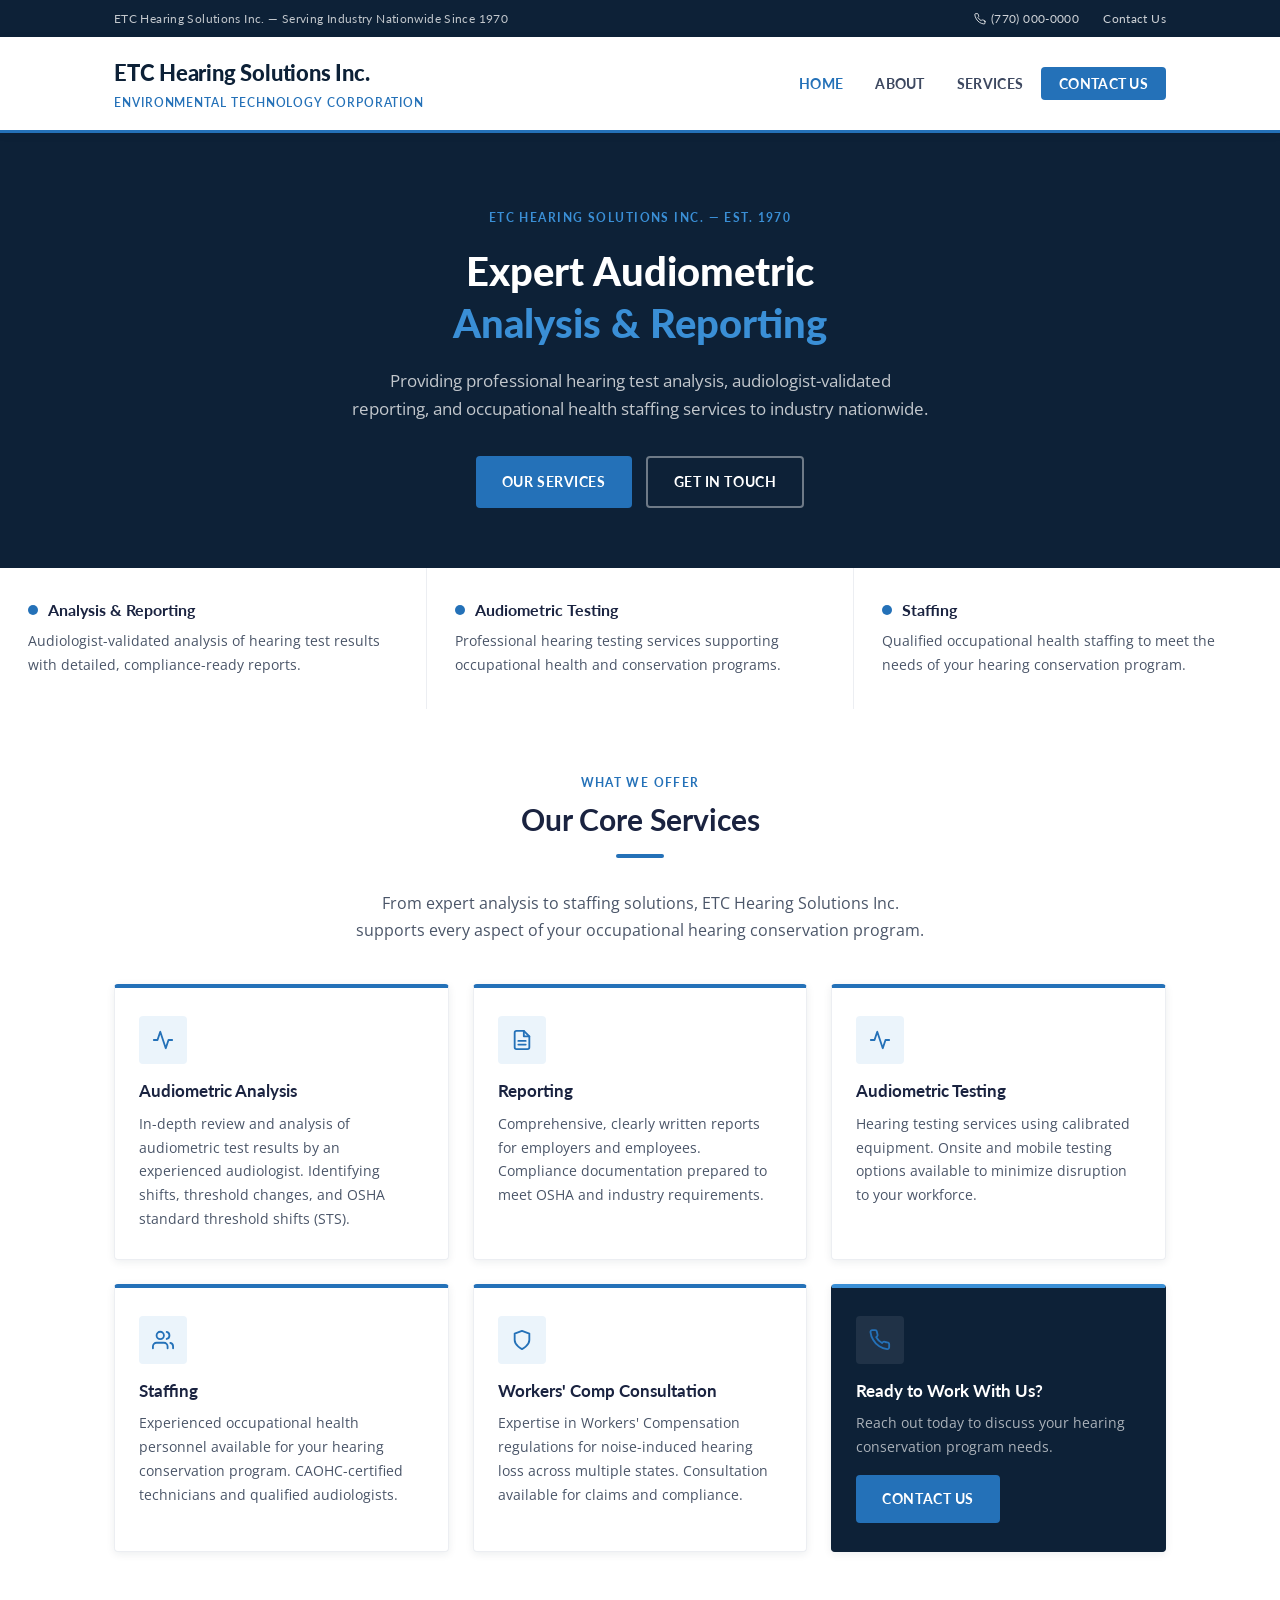
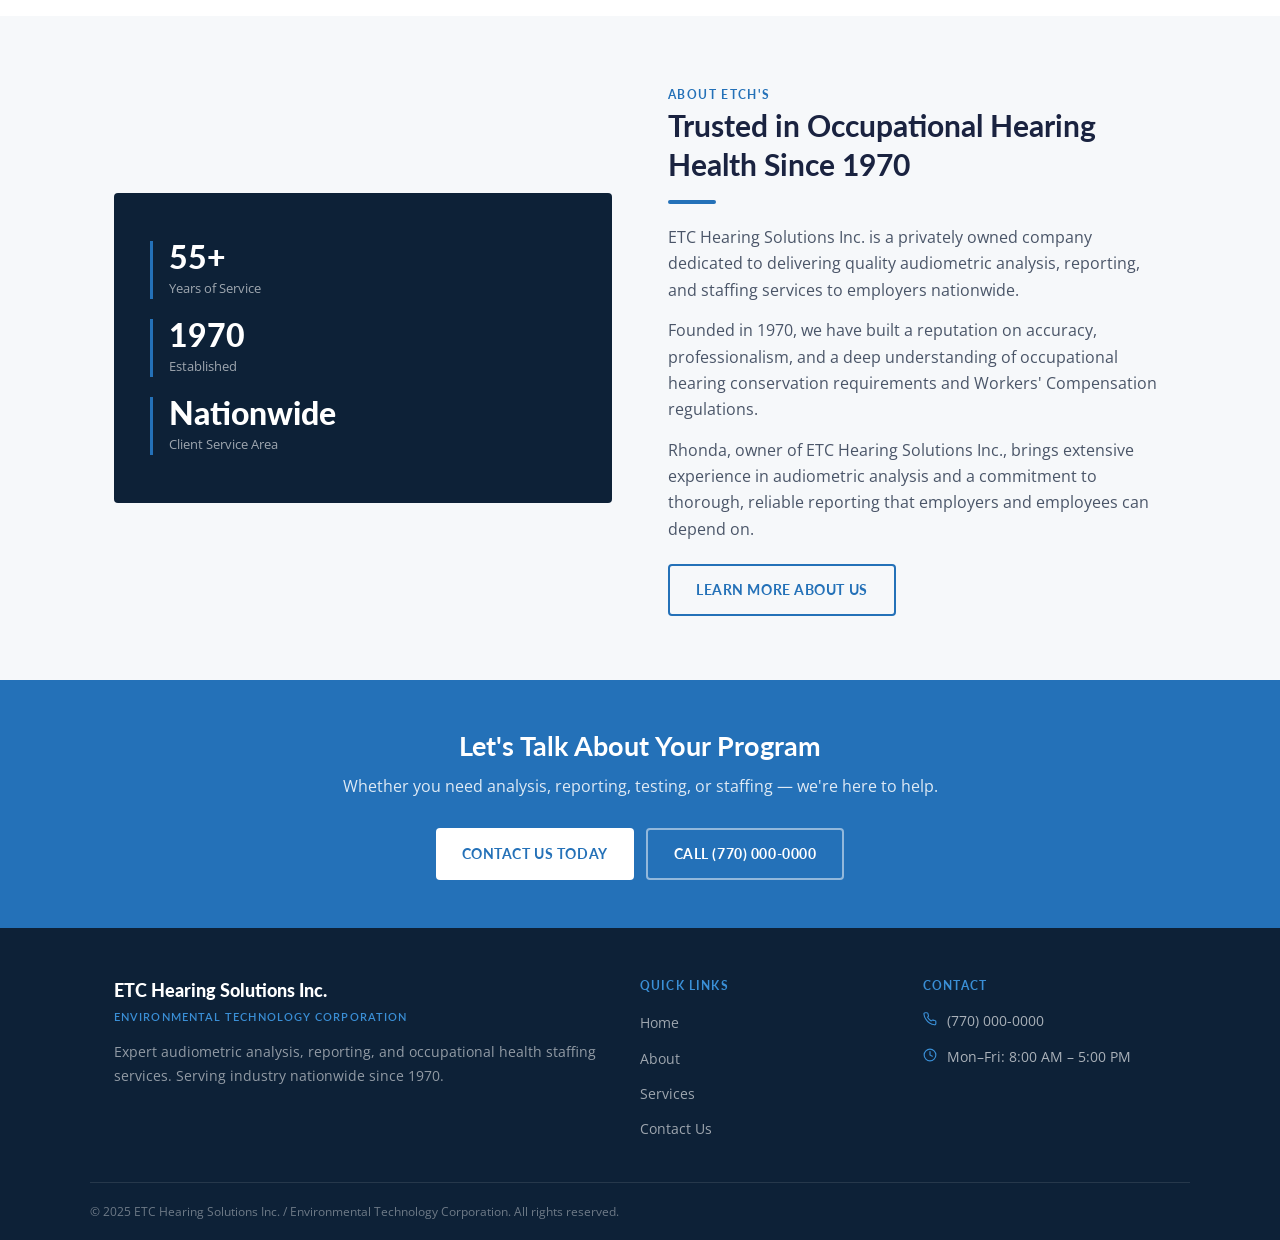
==== index.html @ 77f60b80 "Initial build — ETCH's (ETC Hearing Solutions Inc.) website" ====
<!DOCTYPE html>
<html lang="en">
<head>
  <meta charset="UTF-8" />
  <meta name="viewport" content="width=device-width, initial-scale=1.0" />
  <title>ETC Hearing Solutions Inc. | Audiometric Analysis & Reporting</title>
  <meta name="description" content="ETC Hearing Solutions Inc. (ETCH's) — expert audiometric analysis, reporting, and occupational health staffing services nationwide since 1970." />
  <link rel="stylesheet" href="css/styles.css" />
  <link rel="icon" href="data:image/svg+xml,<svg xmlns='http://www.w3.org/2000/svg' viewBox='0 0 100 100'><rect width='100' height='100' rx='12' fill='%230D2137'/><text y='.9em' x='.05em' font-size='72' fill='%232471B8'>⚕</text></svg>" />
</head>
<body>

  <!-- TOP BAR -->
  <div class="top-bar">
    <div class="container top-bar-inner">
      <span>ETC Hearing Solutions Inc. — Serving Industry Nationwide Since 1970</span>
      <div class="top-bar-right">
        <a href="tel:7700000000">
          <svg xmlns="http://www.w3.org/2000/svg" width="12" height="12" viewBox="0 0 24 24" fill="none" stroke="currentColor" stroke-width="2" stroke-linecap="round" stroke-linejoin="round"><path d="M22 16.92v3a2 2 0 0 1-2.18 2 19.79 19.79 0 0 1-8.63-3.07A19.5 19.5 0 0 1 4.69 12a19.79 19.79 0 0 1-3.07-8.67A2 2 0 0 1 3.6 1.27h3a2 2 0 0 1 2 1.72c.127.96.361 1.903.7 2.81a2 2 0 0 1-.45 2.11L7.91 8.95a16 16 0 0 0 6.29 6.29l.95-.85a2 2 0 0 1 2.11-.45c.907.339 1.85.573 2.81.7A2 2 0 0 1 22 16.92z"/></svg>
          (770) 000-0000
        </a>
        <a href="contact.html">Contact Us</a>
      </div>
    </div>
  </div>

  <!-- HEADER -->
  <header class="site-header">
    <div class="header-inner container">
      <a href="index.html" class="site-logo">
        <span class="logo-name">ETC Hearing Solutions Inc.</span>
        <span class="logo-abbr">Environmental Technology Corporation</span>
      </a>
      <button class="nav-toggle" aria-label="Toggle navigation" aria-expanded="false">
        <span></span><span></span><span></span>
      </button>
      <nav>
        <ul class="nav-list">
          <li><a href="index.html" class="active">Home</a></li>
          <li><a href="about.html">About</a></li>
          <li><a href="services.html">Services</a></li>
          <li><a href="contact.html" class="nav-cta">Contact Us</a></li>
        </ul>
      </nav>
    </div>
  </header>

  <!-- HERO -->
  <section class="hero">
    <div class="container">
      <span class="hero-eyebrow">ETC Hearing Solutions Inc. — Est. 1970</span>
      <h1>Expert Audiometric<br><span>Analysis & Reporting</span></h1>
      <p>Providing professional hearing test analysis, audiologist-validated reporting, and occupational health staffing services to industry nationwide.</p>
      <div class="hero-actions">
        <a href="services.html" class="btn btn-primary">Our Services</a>
        <a href="contact.html" class="btn btn-outline">Get in Touch</a>
      </div>
    </div>
  </section>

  <!-- ROLE STRIP -->
  <div class="role-strip">
    <div class="role-item">
      <h3><span class="role-dot"></span>Analysis &amp; Reporting</h3>
      <p>Audiologist-validated analysis of hearing test results with detailed, compliance-ready reports.</p>
    </div>
    <div class="role-item">
      <h3><span class="role-dot"></span>Audiometric Testing</h3>
      <p>Professional hearing testing services supporting occupational health and conservation programs.</p>
    </div>
    <div class="role-item">
      <h3><span class="role-dot"></span>Staffing</h3>
      <p>Qualified occupational health staffing to meet the needs of your hearing conservation program.</p>
    </div>
  </div>

  <!-- SERVICES SECTION -->
  <section class="section-pad">
    <div class="container">
      <div class="text-center">
        <span class="section-label">What We Offer</span>
        <h2 class="section-title">Our Core Services</h2>
        <div class="divider-bar"></div>
        <p class="section-subtitle">From expert analysis to staffing solutions, ETC Hearing Solutions Inc. supports every aspect of your occupational hearing conservation program.</p>
      </div>
      <div class="services-grid">

        <div class="service-card">
          <div class="service-icon">
            <svg xmlns="http://www.w3.org/2000/svg" viewBox="0 0 24 24" fill="none" stroke="currentColor" stroke-width="2" stroke-linecap="round" stroke-linejoin="round"><path d="M22 12h-4l-3 9L9 3l-3 9H2"/></svg>
          </div>
          <h3>Audiometric Analysis</h3>
          <p>In-depth review and analysis of audiometric test results by an experienced audiologist. Identifying shifts, threshold changes, and OSHA standard threshold shifts (STS).</p>
        </div>

        <div class="service-card">
          <div class="service-icon">
            <svg xmlns="http://www.w3.org/2000/svg" viewBox="0 0 24 24" fill="none" stroke="currentColor" stroke-width="2" stroke-linecap="round" stroke-linejoin="round"><path d="M14 2H6a2 2 0 0 0-2 2v16a2 2 0 0 0 2 2h12a2 2 0 0 0 2-2V8z"/><polyline points="14 2 14 8 20 8"/><line x1="16" y1="13" x2="8" y2="13"/><line x1="16" y1="17" x2="8" y2="17"/></svg>
          </div>
          <h3>Reporting</h3>
          <p>Comprehensive, clearly written reports for employers and employees. Compliance documentation prepared to meet OSHA and industry requirements.</p>
        </div>

        <div class="service-card">
          <div class="service-icon">
            <svg xmlns="http://www.w3.org/2000/svg" viewBox="0 0 24 24" fill="none" stroke="currentColor" stroke-width="2" stroke-linecap="round" stroke-linejoin="round"><path d="M22 12h-4l-3 9L9 3l-3 9H2"/></svg>
          </div>
          <h3>Audiometric Testing</h3>
          <p>Hearing testing services using calibrated equipment. Onsite and mobile testing options available to minimize disruption to your workforce.</p>
        </div>

        <div class="service-card">
          <div class="service-icon">
            <svg xmlns="http://www.w3.org/2000/svg" viewBox="0 0 24 24" fill="none" stroke="currentColor" stroke-width="2" stroke-linecap="round" stroke-linejoin="round"><path d="M17 21v-2a4 4 0 0 0-4-4H5a4 4 0 0 0-4 4v2"/><circle cx="9" cy="7" r="4"/><path d="M23 21v-2a4 4 0 0 0-3-3.87"/><path d="M16 3.13a4 4 0 0 1 0 7.75"/></svg>
          </div>
          <h3>Staffing</h3>
          <p>Experienced occupational health personnel available for your hearing conservation program. CAOHC-certified technicians and qualified audiologists.</p>
        </div>

        <div class="service-card">
          <div class="service-icon">
            <svg xmlns="http://www.w3.org/2000/svg" viewBox="0 0 24 24" fill="none" stroke="currentColor" stroke-width="2" stroke-linecap="round" stroke-linejoin="round"><path d="M12 22s8-4 8-10V5l-8-3-8 3v7c0 6 8 10 8 10z"/></svg>
          </div>
          <h3>Workers' Comp Consultation</h3>
          <p>Expertise in Workers' Compensation regulations for noise-induced hearing loss across multiple states. Consultation available for claims and compliance.</p>
        </div>

        <div class="service-card" style="background: var(--navy); border-color: var(--navy); border-top-color: var(--blue-light);">
          <div class="service-icon" style="background: rgba(255,255,255,0.08);">
            <svg xmlns="http://www.w3.org/2000/svg" viewBox="0 0 24 24" fill="none" stroke="var(--blue-light)" stroke-width="2" stroke-linecap="round" stroke-linejoin="round"><path d="M22 16.92v3a2 2 0 0 1-2.18 2 19.79 19.79 0 0 1-8.63-3.07A19.5 19.5 0 0 1 4.69 12a19.79 19.79 0 0 1-3.07-8.67A2 2 0 0 1 3.6 1.27h3a2 2 0 0 1 2 1.72c.127.96.361 1.903.7 2.81a2 2 0 0 1-.45 2.11L7.91 8.95a16 16 0 0 0 6.29 6.29l.95-.85a2 2 0 0 1 2.11-.45c.907.339 1.85.573 2.81.7A2 2 0 0 1 22 16.92z"/></svg>
          </div>
          <h3 style="color:#fff;">Ready to Work With Us?</h3>
          <p style="color: rgba(255,255,255,0.65);">Reach out today to discuss your hearing conservation program needs.</p>
          <a href="contact.html" class="btn btn-primary" style="margin-top: 16px;">Contact Us</a>
        </div>

      </div>
    </div>
  </section>

  <!-- ABOUT STRIP -->
  <section class="section-pad bg-off">
    <div class="container">
      <div class="about-strip">
        <div class="about-visual-box">
          <div class="about-stat">
            <div class="num">55+</div>
            <div class="lbl">Years of Service</div>
          </div>
          <div class="about-stat">
            <div class="num">1970</div>
            <div class="lbl">Established</div>
          </div>
          <div class="about-stat">
            <div class="num">Nationwide</div>
            <div class="lbl">Client Service Area</div>
          </div>
        </div>
        <div>
          <span class="label">About ETCH's</span>
          <h2 class="section-title">Trusted in Occupational Hearing Health Since 1970</h2>
          <div class="divider-bar left" style="margin-bottom: 20px;"></div>
          <p>ETC Hearing Solutions Inc. is a privately owned company dedicated to delivering quality audiometric analysis, reporting, and staffing services to employers nationwide.</p>
          <p>Founded in 1970, we have built a reputation on accuracy, professionalism, and a deep understanding of occupational hearing conservation requirements and Workers' Compensation regulations.</p>
          <p>Rhonda, owner of ETC Hearing Solutions Inc., brings extensive experience in audiometric analysis and a commitment to thorough, reliable reporting that employers and employees can depend on.</p>
          <a href="about.html" class="btn btn-border" style="margin-top: 8px;">Learn More About Us</a>
        </div>
      </div>
    </div>
  </section>

  <!-- CTA BAND -->
  <section class="cta-band">
    <div class="container">
      <h2>Let's Talk About Your Program</h2>
      <p>Whether you need analysis, reporting, testing, or staffing — we're here to help.</p>
      <div class="cta-actions">
        <a href="contact.html" class="btn btn-white">Contact Us Today</a>
        <a href="tel:7700000000" class="btn btn-white-border">Call (770) 000-0000</a>
      </div>
    </div>
  </section>

  <!-- FOOTER -->
  <footer class="site-footer">
    <div class="footer-top">
      <div class="container">
        <div class="footer-grid">
          <div>
            <div class="footer-logo-name">ETC Hearing Solutions Inc.</div>
            <div class="footer-logo-abbr">Environmental Technology Corporation</div>
            <p class="footer-desc">Expert audiometric analysis, reporting, and occupational health staffing services. Serving industry nationwide since 1970.</p>
          </div>
          <div>
            <div class="footer-heading">Quick Links</div>
            <ul class="footer-links">
              <li><a href="index.html">Home</a></li>
              <li><a href="about.html">About</a></li>
              <li><a href="services.html">Services</a></li>
              <li><a href="contact.html">Contact Us</a></li>
            </ul>
          </div>
          <div>
            <div class="footer-heading">Contact</div>
            <div class="footer-contact-row">
              <svg xmlns="http://www.w3.org/2000/svg" viewBox="0 0 24 24" fill="none" stroke="currentColor" stroke-width="2" stroke-linecap="round" stroke-linejoin="round"><path d="M22 16.92v3a2 2 0 0 1-2.18 2 19.79 19.79 0 0 1-8.63-3.07A19.5 19.5 0 0 1 4.69 12a19.79 19.79 0 0 1-3.07-8.67A2 2 0 0 1 3.6 1.27h3a2 2 0 0 1 2 1.72c.127.96.361 1.903.7 2.81a2 2 0 0 1-.45 2.11L7.91 8.95a16 16 0 0 0 6.29 6.29l.95-.85a2 2 0 0 1 2.11-.45c.907.339 1.85.573 2.81.7A2 2 0 0 1 22 16.92z"/></svg>
              <a href="tel:7700000000">(770) 000-0000</a>
            </div>
            <div class="footer-contact-row">
              <svg xmlns="http://www.w3.org/2000/svg" viewBox="0 0 24 24" fill="none" stroke="currentColor" stroke-width="2" stroke-linecap="round" stroke-linejoin="round"><circle cx="12" cy="12" r="10"/><polyline points="12 6 12 12 16 14"/></svg>
              <span>Mon–Fri: 8:00 AM – 5:00 PM</span>
            </div>
          </div>
        </div>
      </div>
    </div>
    <div class="container footer-bottom">
      <span class="footer-copy">&copy; 2025 ETC Hearing Solutions Inc. / Environmental Technology Corporation. All rights reserved.</span>
    </div>
  </footer>

  <script src="js/main.js"></script>
</body>
</html>
---- css/styles.css ----
/* ============================================================
   ETC Hearing Solutions Inc. (ETCH's) — Stylesheet
   Clean, professional — inspired by etctesting.com aesthetic
   ============================================================ */

@import url('https://fonts.googleapis.com/css2?family=Open+Sans:wght@300;400;600;700&family=Lato:wght@300;400;700;900&display=swap');

:root {
  --navy:        #0D2137;
  --navy-mid:    #163352;
  --navy-light:  #1E4878;
  --blue-accent: #2471B8;
  --blue-light:  #3A8FD6;
  --blue-pale:   #EBF4FB;
  --white:       #FFFFFF;
  --off-white:   #F6F8FA;
  --gray-100:    #ECEEF2;
  --gray-300:    #C9CDD8;
  --gray-500:    #7A8499;
  --gray-700:    #3D4860;
  --text-main:   #1A2340;
  --text-body:   #4A5568;
  --text-muted:  #6E7A92;

  --font-heading: 'Lato', sans-serif;
  --font-body:    'Open Sans', sans-serif;

  --shadow-sm: 0 2px 8px rgba(13, 33, 55, 0.08);
  --shadow-md: 0 4px 20px rgba(13, 33, 55, 0.12);
  --radius:    4px;
  --transition: all 0.25s ease;
  --max-width: 1100px;
}

*, *::before, *::after { box-sizing: border-box; margin: 0; padding: 0; }
html { scroll-behavior: smooth; font-size: 16px; }
body { font-family: var(--font-body); color: var(--text-body); background: var(--white); line-height: 1.7; -webkit-font-smoothing: antialiased; }
img { max-width: 100%; height: auto; display: block; }
a { color: inherit; text-decoration: none; }
ul { list-style: none; }

h1, h2, h3, h4 { font-family: var(--font-heading); color: var(--text-main); line-height: 1.3; font-weight: 700; }

.container { max-width: var(--max-width); margin: 0 auto; padding: 0 24px; }

/* ── TOP BAR ── */
.top-bar {
  background: var(--navy);
  padding: 8px 0;
  font-size: 0.78rem;
  color: rgba(255,255,255,0.75);
  font-family: var(--font-heading);
  letter-spacing: 0.03em;
}
.top-bar-inner { display: flex; justify-content: space-between; align-items: center; }
.top-bar-right { display: flex; gap: 24px; align-items: center; }
.top-bar-right a { color: rgba(255,255,255,0.8); display: flex; align-items: center; gap: 5px; transition: var(--transition); }
.top-bar-right a:hover { color: #fff; }

/* ── HEADER ── */
.site-header {
  background: var(--white);
  border-bottom: 3px solid var(--blue-accent);
  position: sticky;
  top: 0;
  z-index: 100;
  box-shadow: var(--shadow-sm);
}
.header-inner { display: flex; align-items: center; justify-content: space-between; padding: 18px 24px; }

.site-logo { display: flex; flex-direction: column; }
.logo-name { font-family: var(--font-heading); font-size: 1.35rem; font-weight: 900; color: var(--navy); letter-spacing: -0.01em; }
.logo-abbr { font-family: var(--font-heading); font-size: 0.72rem; font-weight: 600; color: var(--blue-accent); letter-spacing: 0.08em; text-transform: uppercase; margin-top: 1px; }

/* ── NAV ── */
.nav-list { display: flex; gap: 4px; align-items: center; }
.nav-list a {
  font-family: var(--font-heading);
  font-size: 0.9rem;
  font-weight: 700;
  color: var(--gray-700);
  padding: 8px 14px;
  border-radius: var(--radius);
  letter-spacing: 0.02em;
  text-transform: uppercase;
  transition: var(--transition);
}
.nav-list a:hover, .nav-list a.active { color: var(--blue-accent); }
.nav-list a.nav-cta {
  background: var(--blue-accent);
  color: #fff;
  padding: 8px 18px;
  border-radius: var(--radius);
}
.nav-list a.nav-cta:hover { background: var(--blue-light); color: #fff; }

.nav-toggle { display: none; background: none; border: none; cursor: pointer; flex-direction: column; gap: 5px; padding: 4px; }
.nav-toggle span { display: block; width: 24px; height: 2px; background: var(--navy); border-radius: 2px; transition: var(--transition); }

/* ── HERO ── */
.hero {
  background: var(--navy);
  padding: 70px 0 60px;
  text-align: center;
}
.hero-eyebrow {
  display: inline-block;
  font-family: var(--font-heading);
  font-size: 0.75rem;
  font-weight: 700;
  letter-spacing: 0.12em;
  text-transform: uppercase;
  color: var(--blue-light);
  margin-bottom: 16px;
}
.hero h1 { font-size: 2.5rem; color: #fff; font-weight: 900; max-width: 680px; margin: 0 auto 18px; }
.hero h1 span { color: var(--blue-light); }
.hero p { font-size: 1.05rem; color: rgba(255,255,255,0.75); max-width: 580px; margin: 0 auto 32px; }
.hero-actions { display: flex; gap: 14px; justify-content: center; flex-wrap: wrap; }

/* ── BUTTONS ── */
.btn {
  display: inline-flex;
  align-items: center;
  gap: 8px;
  font-family: var(--font-heading);
  font-size: 0.88rem;
  font-weight: 700;
  letter-spacing: 0.04em;
  text-transform: uppercase;
  padding: 12px 26px;
  border-radius: var(--radius);
  transition: var(--transition);
  cursor: pointer;
  border: none;
}
.btn-primary { background: var(--blue-accent); color: #fff; }
.btn-primary:hover { background: var(--blue-light); color: #fff; }
.btn-outline { background: transparent; color: #fff; border: 2px solid rgba(255,255,255,0.4); }
.btn-outline:hover { border-color: #fff; color: #fff; }
.btn-navy { background: var(--navy); color: #fff; }
.btn-navy:hover { background: var(--navy-mid); }
.btn-border { background: transparent; color: var(--blue-accent); border: 2px solid var(--blue-accent); }
.btn-border:hover { background: var(--blue-accent); color: #fff; }

/* ── DIVIDER BAR ── */
.divider-bar {
  background: var(--blue-accent);
  height: 4px;
  width: 48px;
  margin: 12px auto 0;
  border-radius: 2px;
}
.divider-bar.left { margin-left: 0; }

/* ── SECTIONS ── */
.section-pad { padding: 64px 0; }
.section-pad-sm { padding: 48px 0; }
.bg-off { background: var(--off-white); }
.bg-navy { background: var(--navy); }

.section-label {
  display: block;
  font-family: var(--font-heading);
  font-size: 0.72rem;
  font-weight: 700;
  letter-spacing: 0.12em;
  text-transform: uppercase;
  color: var(--blue-accent);
  margin-bottom: 8px;
}
.section-title { font-size: 1.9rem; color: var(--text-main); margin-bottom: 14px; }
.section-subtitle { color: var(--text-body); max-width: 580px; font-size: 1rem; }
.text-center { text-align: center; }
.text-center .section-subtitle { margin: 0 auto; }
.text-center .divider-bar { margin: 12px auto 32px; }

/* ── SERVICES GRID ── */
.services-grid { display: grid; grid-template-columns: repeat(auto-fit, minmax(260px, 1fr)); gap: 24px; margin-top: 40px; }
.service-card {
  background: var(--white);
  border: 1px solid var(--gray-100);
  border-top: 4px solid var(--blue-accent);
  border-radius: var(--radius);
  padding: 28px 24px;
  box-shadow: var(--shadow-sm);
  transition: var(--transition);
}
.service-card:hover { box-shadow: var(--shadow-md); transform: translateY(-2px); }
.service-icon {
  width: 48px;
  height: 48px;
  background: var(--blue-pale);
  border-radius: var(--radius);
  display: flex;
  align-items: center;
  justify-content: center;
  margin-bottom: 16px;
}
.service-icon svg { width: 22px; height: 22px; stroke: var(--blue-accent); }
.service-card h3 { font-size: 1.05rem; color: var(--text-main); margin-bottom: 10px; }
.service-card p { font-size: 0.9rem; color: var(--text-body); line-height: 1.65; }

/* ── ABOUT STRIP ── */
.about-strip { display: grid; grid-template-columns: 1fr 1fr; gap: 56px; align-items: center; }
.about-strip .label { font-family: var(--font-heading); font-size: 0.72rem; font-weight: 700; letter-spacing: 0.12em; text-transform: uppercase; color: var(--blue-accent); margin-bottom: 8px; }
.about-strip h2 { font-size: 1.85rem; margin-bottom: 16px; }
.about-strip p { color: var(--text-body); margin-bottom: 14px; font-size: 0.97rem; }
.about-visual-box {
  background: var(--navy);
  border-radius: var(--radius);
  padding: 48px 36px;
  display: flex;
  flex-direction: column;
  gap: 20px;
}
.about-stat { border-left: 3px solid var(--blue-accent); padding-left: 16px; }
.about-stat .num { font-family: var(--font-heading); font-size: 2rem; font-weight: 900; color: #fff; line-height: 1; }
.about-stat .lbl { font-size: 0.82rem; color: rgba(255,255,255,0.6); margin-top: 4px; }

/* ── ROLE STRIP ── */
.role-strip { display: grid; grid-template-columns: repeat(3,1fr); gap: 1px; background: var(--gray-100); }
.role-item { background: var(--white); padding: 32px 28px; }
.role-item h3 { font-size: 1rem; color: var(--text-main); margin-bottom: 8px; display: flex; gap: 10px; align-items: center; }
.role-item p { font-size: 0.88rem; color: var(--text-body); }
.role-dot { width: 10px; height: 10px; background: var(--blue-accent); border-radius: 50%; flex-shrink: 0; }

/* ── CTA BAND ── */
.cta-band {
  background: var(--blue-accent);
  padding: 48px 0;
  text-align: center;
}
.cta-band h2 { font-size: 1.7rem; color: #fff; margin-bottom: 10px; }
.cta-band p { color: rgba(255,255,255,0.85); margin-bottom: 28px; font-size: 0.97rem; }
.cta-actions { display: flex; gap: 12px; justify-content: center; flex-wrap: wrap; }
.btn-white { background: #fff; color: var(--blue-accent); }
.btn-white:hover { background: var(--off-white); }
.btn-white-border { background: transparent; color: #fff; border: 2px solid rgba(255,255,255,0.5); }
.btn-white-border:hover { border-color: #fff; }

/* ── FOOTER ── */
.site-footer { background: var(--navy); }
.footer-top { padding: 48px 0 32px; }
.footer-grid { display: grid; grid-template-columns: 2fr 1fr 1fr; gap: 40px; }
.footer-logo-name { font-family: var(--font-heading); font-size: 1.1rem; font-weight: 900; color: #fff; }
.footer-logo-abbr { font-family: var(--font-heading); font-size: 0.68rem; font-weight: 600; color: var(--blue-light); letter-spacing: 0.1em; text-transform: uppercase; margin-top: 2px; margin-bottom: 14px; }
.footer-desc { font-size: 0.88rem; color: rgba(255,255,255,0.55); line-height: 1.7; }
.footer-heading { font-family: var(--font-heading); font-size: 0.72rem; font-weight: 700; letter-spacing: 0.1em; text-transform: uppercase; color: var(--blue-light); margin-bottom: 14px; }
.footer-links li { margin-bottom: 8px; }
.footer-links a { font-size: 0.88rem; color: rgba(255,255,255,0.6); transition: var(--transition); }
.footer-links a:hover { color: #fff; }
.footer-contact-row { display: flex; gap: 10px; align-items: flex-start; margin-bottom: 12px; }
.footer-contact-row svg { width: 14px; height: 14px; stroke: var(--blue-light); flex-shrink: 0; margin-top: 3px; }
.footer-contact-row span, .footer-contact-row a { font-size: 0.88rem; color: rgba(255,255,255,0.65); transition: var(--transition); }
.footer-contact-row a:hover { color: #fff; }
.footer-bottom { border-top: 1px solid rgba(255,255,255,0.1); padding: 18px 0; display: flex; justify-content: space-between; align-items: center; }
.footer-copy { font-size: 0.78rem; color: rgba(255,255,255,0.4); }

/* ── PAGE HERO (inner pages) ── */
.page-hero { background: var(--navy); padding: 48px 0 40px; }
.page-hero h1 { font-size: 2rem; color: #fff; font-weight: 900; }
.page-hero p { color: rgba(255,255,255,0.7); margin-top: 10px; font-size: 0.97rem; }
.breadcrumb { display: flex; gap: 6px; align-items: center; font-size: 0.78rem; color: rgba(255,255,255,0.5); margin-bottom: 12px; font-family: var(--font-heading); letter-spacing: 0.04em; text-transform: uppercase; }
.breadcrumb a { color: rgba(255,255,255,0.5); transition: var(--transition); }
.breadcrumb a:hover { color: #fff; }
.breadcrumb span { color: var(--blue-light); }

/* ── ABOUT PAGE ── */
.about-content-grid { display: grid; grid-template-columns: 3fr 2fr; gap: 56px; align-items: start; }
.about-content-grid h2 { font-size: 1.6rem; margin-bottom: 16px; }
.about-content-grid p { margin-bottom: 14px; font-size: 0.97rem; }
.owner-card { background: var(--navy); border-radius: var(--radius); padding: 32px; }
.owner-card h3 { color: #fff; font-size: 1.1rem; margin-bottom: 4px; }
.owner-title { font-size: 0.82rem; color: var(--blue-light); font-family: var(--font-heading); font-weight: 700; letter-spacing: 0.08em; text-transform: uppercase; margin-bottom: 18px; }
.owner-card p { font-size: 0.88rem; color: rgba(255,255,255,0.65); }
.owner-divider { border: none; border-top: 1px solid rgba(255,255,255,0.1); margin: 18px 0; }
.owner-contact-row { display: flex; gap: 10px; align-items: center; margin-bottom: 10px; }
.owner-contact-row svg { width: 14px; height: 14px; stroke: var(--blue-light); flex-shrink: 0; }
.owner-contact-row a, .owner-contact-row span { font-size: 0.88rem; color: rgba(255,255,255,0.7); transition: var(--transition); }
.owner-contact-row a:hover { color: #fff; }

/* ── CONTACT PAGE ── */
.contact-layout { display: grid; grid-template-columns: 3fr 2fr; gap: 48px; }
.contact-form-wrap { background: var(--white); border: 1px solid var(--gray-100); border-radius: var(--radius); padding: 36px; box-shadow: var(--shadow-sm); }
.contact-form-wrap h2 { font-size: 1.4rem; margin-bottom: 6px; }
.contact-form-wrap > p { font-size: 0.9rem; color: var(--text-muted); margin-bottom: 28px; }
.form-row { display: grid; grid-template-columns: 1fr 1fr; gap: 16px; }
.form-group { margin-bottom: 18px; }
.form-label { display: block; font-family: var(--font-heading); font-size: 0.78rem; font-weight: 700; letter-spacing: 0.05em; text-transform: uppercase; color: var(--gray-700); margin-bottom: 6px; }
.form-input, .form-select, .form-textarea {
  width: 100%;
  padding: 10px 14px;
  border: 1px solid var(--gray-300);
  border-radius: var(--radius);
  font-family: var(--font-body);
  font-size: 0.9rem;
  color: var(--text-main);
  background: var(--white);
  transition: var(--transition);
  outline: none;
}
.form-input:focus, .form-select:focus, .form-textarea:focus { border-color: var(--blue-accent); box-shadow: 0 0 0 3px rgba(36, 113, 184, 0.12); }
.form-textarea { resize: vertical; min-height: 110px; }
.form-submit { width: 100%; padding: 13px; font-size: 0.9rem; justify-content: center; }
.form-success { display: none; text-align: center; padding: 28px; }
.form-success h3 { color: var(--text-main); margin-bottom: 8px; }
.form-success p { color: var(--text-body); font-size: 0.9rem; }

.contact-info-panel { display: flex; flex-direction: column; gap: 20px; }
.contact-info-card { background: var(--off-white); border: 1px solid var(--gray-100); border-radius: var(--radius); padding: 24px; }
.contact-info-card h4 { font-size: 0.9rem; color: var(--text-main); margin-bottom: 14px; display: flex; gap: 8px; align-items: center; }
.contact-info-card h4 svg { width: 16px; height: 16px; stroke: var(--blue-accent); }
.contact-info-row { display: flex; gap: 10px; align-items: flex-start; margin-bottom: 10px; }
.contact-info-row svg { width: 14px; height: 14px; stroke: var(--blue-accent); flex-shrink: 0; margin-top: 3px; }
.contact-info-row a, .contact-info-row span { font-size: 0.9rem; color: var(--text-body); transition: var(--transition); }
.contact-info-row a:hover { color: var(--blue-accent); }

/* ── RESPONSIVE ── */
@media (max-width: 900px) {
  .about-strip, .about-content-grid, .contact-layout { grid-template-columns: 1fr; }
  .about-strip .about-visual-box { order: -1; }
  .footer-grid { grid-template-columns: 1fr 1fr; }
  .role-strip { grid-template-columns: 1fr; }
}

@media (max-width: 700px) {
  nav { display: none; position: absolute; top: 100%; left: 0; right: 0; background: var(--white); border-top: 1px solid var(--gray-100); box-shadow: var(--shadow-md); padding: 16px 0; }
  nav.open { display: block; }
  .nav-list { flex-direction: column; gap: 0; padding: 0 16px; }
  .nav-list a { display: block; padding: 12px 8px; border-bottom: 1px solid var(--gray-100); }
  .nav-list a:last-child { border-bottom: none; }
  .nav-toggle { display: flex; }
  .header-inner { position: relative; }
  .hero h1 { font-size: 1.8rem; }
  .section-title { font-size: 1.5rem; }
  .footer-grid { grid-template-columns: 1fr; }
  .form-row { grid-template-columns: 1fr; }
}
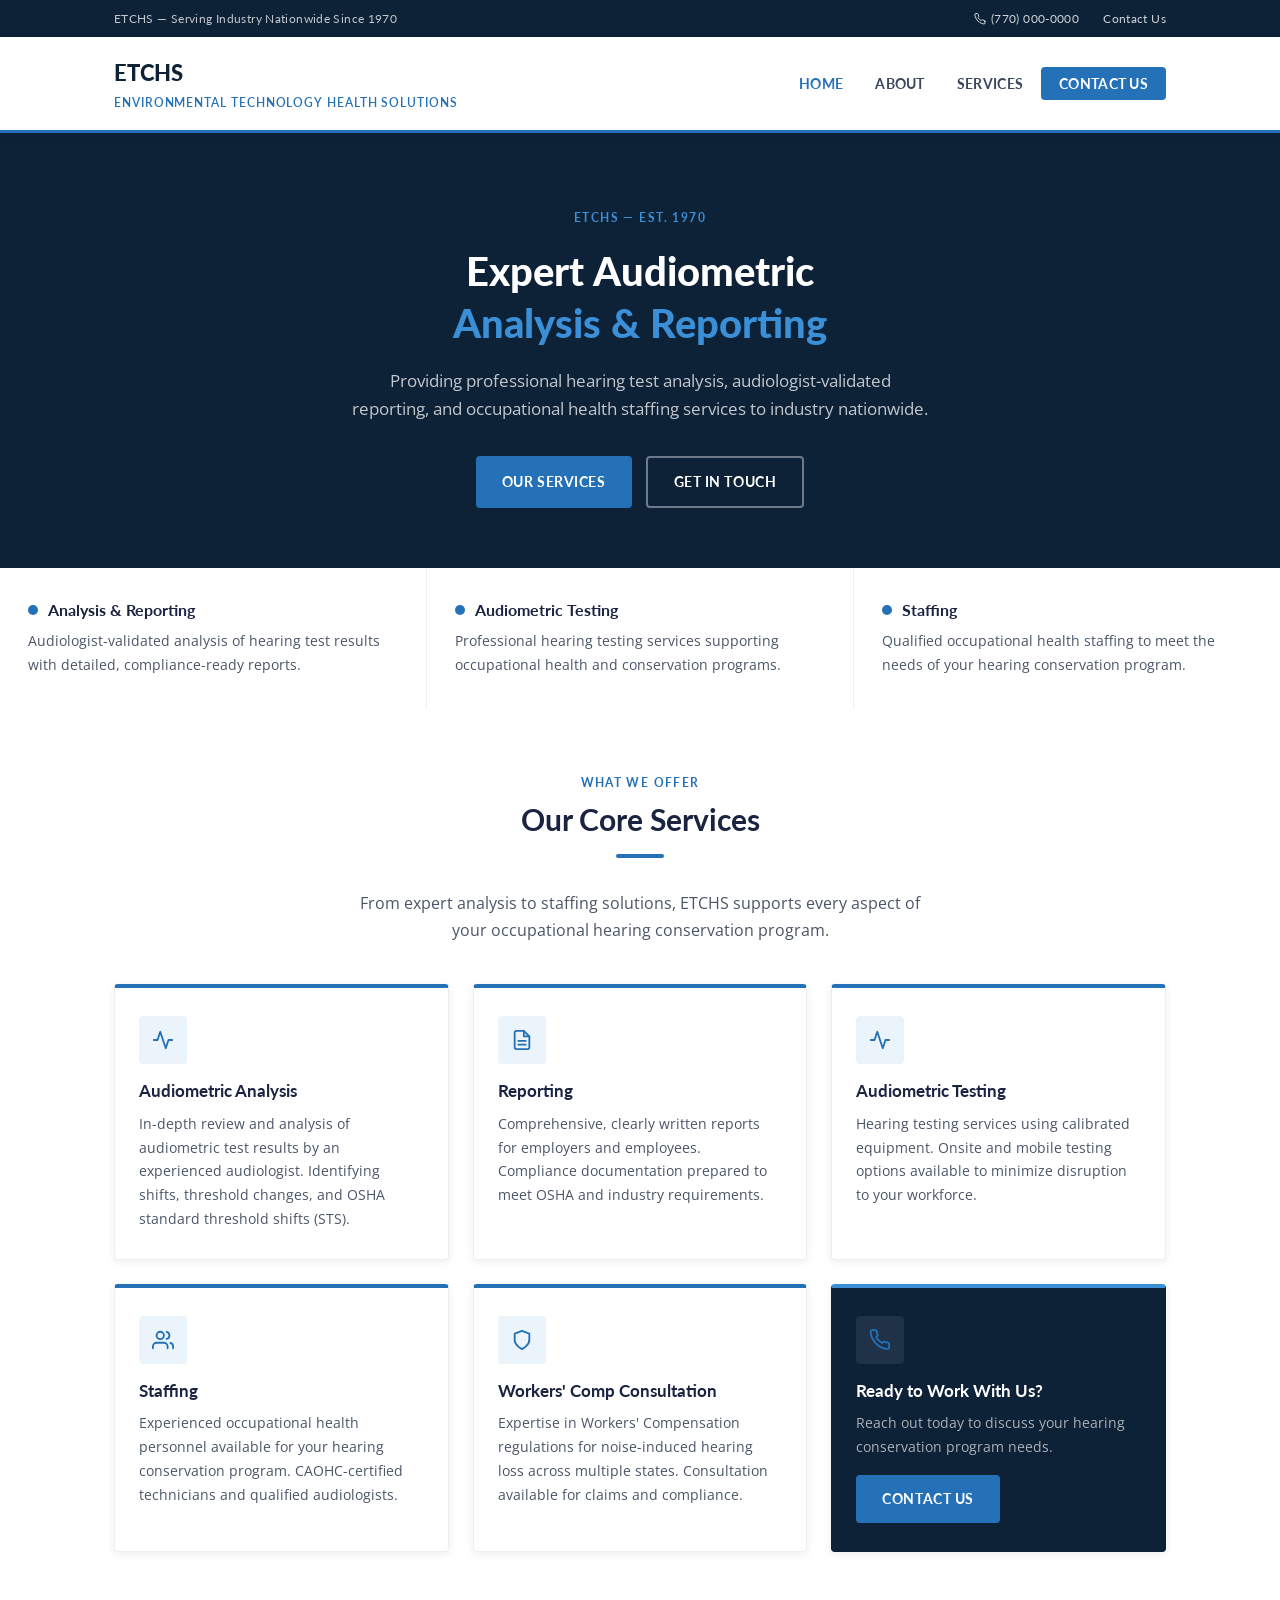
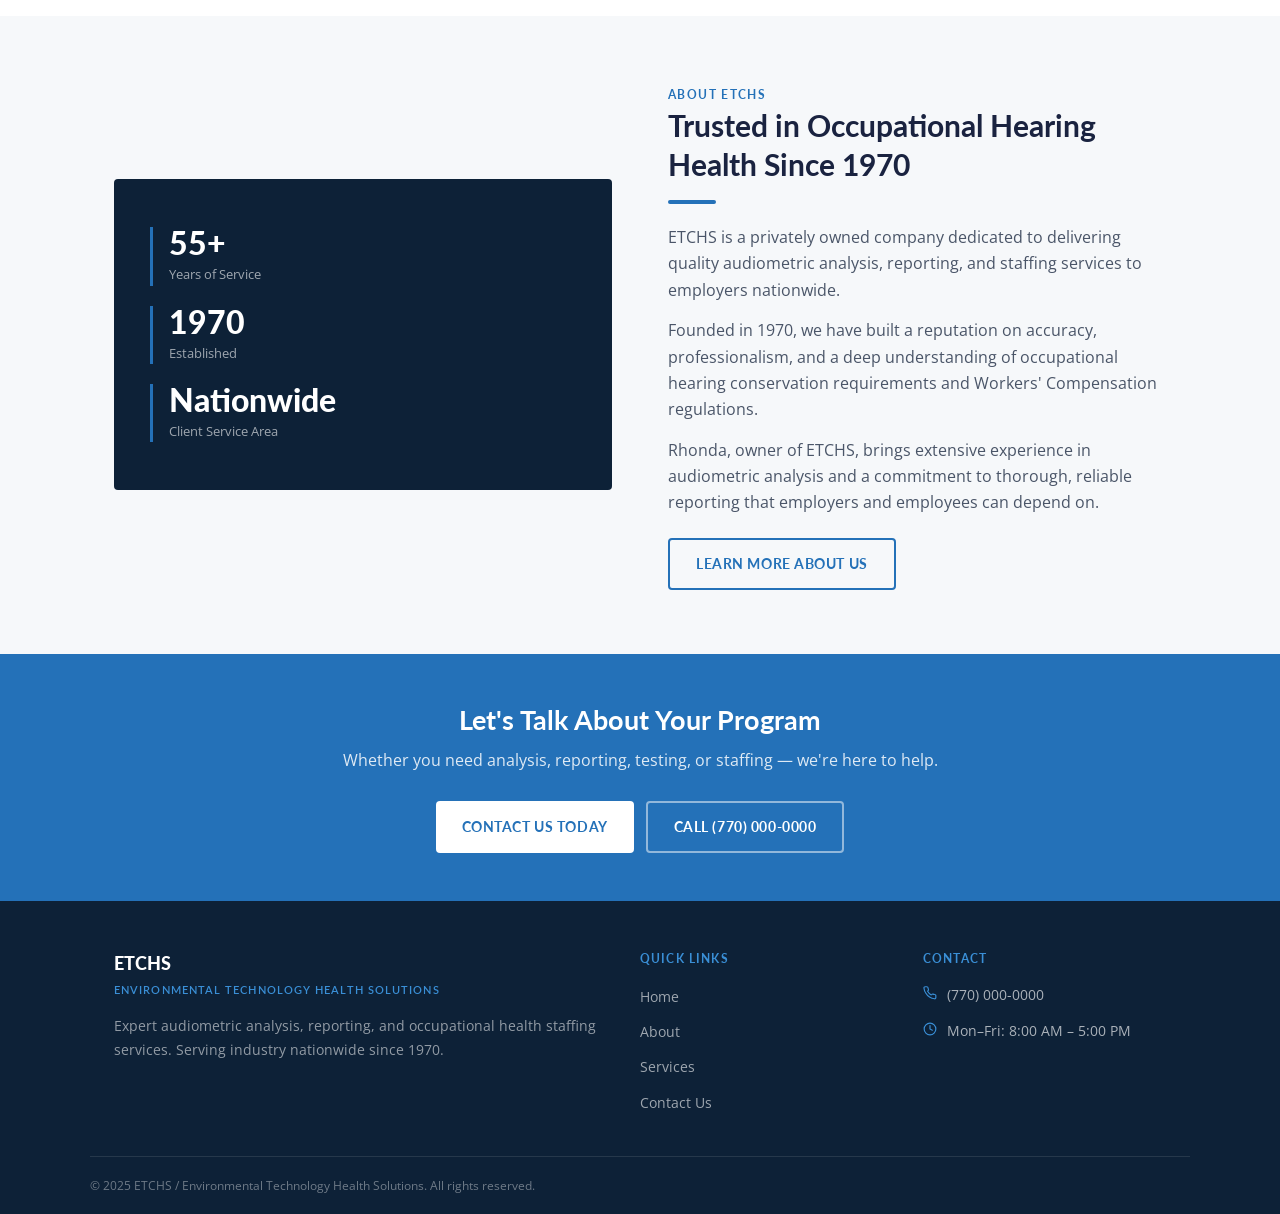
==== commit ace57913: "Fix branding: ETCHS — Environmental Technology Health Solutions" ====
--- a/index.html
+++ b/index.html
@@ -3,8 +3,8 @@
 <head>
   <meta charset="UTF-8" />
   <meta name="viewport" content="width=device-width, initial-scale=1.0" />
-  <title>ETC Hearing Solutions Inc. | Audiometric Analysis & Reporting</title>
-  <meta name="description" content="ETC Hearing Solutions Inc. (ETCH's) — expert audiometric analysis, reporting, and occupational health staffing services nationwide since 1970." />
+  <title>ETCHS | Audiometric Analysis & Reporting</title>
+  <meta name="description" content="ETCHS — expert audiometric analysis, reporting, and occupational health staffing services nationwide since 1970." />
   <link rel="stylesheet" href="css/styles.css" />
   <link rel="icon" href="data:image/svg+xml,<svg xmlns='http://www.w3.org/2000/svg' viewBox='0 0 100 100'><rect width='100' height='100' rx='12' fill='%230D2137'/><text y='.9em' x='.05em' font-size='72' fill='%232471B8'>⚕</text></svg>" />
 </head>
@@ -13,7 +13,7 @@
   <!-- TOP BAR -->
   <div class="top-bar">
     <div class="container top-bar-inner">
-      <span>ETC Hearing Solutions Inc. — Serving Industry Nationwide Since 1970</span>
+      <span>ETCHS — Serving Industry Nationwide Since 1970</span>
       <div class="top-bar-right">
         <a href="tel:7700000000">
           <svg xmlns="http://www.w3.org/2000/svg" width="12" height="12" viewBox="0 0 24 24" fill="none" stroke="currentColor" stroke-width="2" stroke-linecap="round" stroke-linejoin="round"><path d="M22 16.92v3a2 2 0 0 1-2.18 2 19.79 19.79 0 0 1-8.63-3.07A19.5 19.5 0 0 1 4.69 12a19.79 19.79 0 0 1-3.07-8.67A2 2 0 0 1 3.6 1.27h3a2 2 0 0 1 2 1.72c.127.96.361 1.903.7 2.81a2 2 0 0 1-.45 2.11L7.91 8.95a16 16 0 0 0 6.29 6.29l.95-.85a2 2 0 0 1 2.11-.45c.907.339 1.85.573 2.81.7A2 2 0 0 1 22 16.92z"/></svg>
@@ -28,8 +28,8 @@
   <header class="site-header">
     <div class="header-inner container">
       <a href="index.html" class="site-logo">
-        <span class="logo-name">ETC Hearing Solutions Inc.</span>
-        <span class="logo-abbr">Environmental Technology Corporation</span>
+        <span class="logo-name">ETCHS</span>
+        <span class="logo-abbr">Environmental Technology Health Solutions</span>
       </a>
       <button class="nav-toggle" aria-label="Toggle navigation" aria-expanded="false">
         <span></span><span></span><span></span>
@@ -48,7 +48,7 @@
   <!-- HERO -->
   <section class="hero">
     <div class="container">
-      <span class="hero-eyebrow">ETC Hearing Solutions Inc. — Est. 1970</span>
+      <span class="hero-eyebrow">ETCHS — Est. 1970</span>
       <h1>Expert Audiometric<br><span>Analysis & Reporting</span></h1>
       <p>Providing professional hearing test analysis, audiologist-validated reporting, and occupational health staffing services to industry nationwide.</p>
       <div class="hero-actions">
@@ -81,7 +81,7 @@
         <span class="section-label">What We Offer</span>
         <h2 class="section-title">Our Core Services</h2>
         <div class="divider-bar"></div>
-        <p class="section-subtitle">From expert analysis to staffing solutions, ETC Hearing Solutions Inc. supports every aspect of your occupational hearing conservation program.</p>
+        <p class="section-subtitle">From expert analysis to staffing solutions, ETCHS supports every aspect of your occupational hearing conservation program.</p>
       </div>
       <div class="services-grid">
 
@@ -157,12 +157,12 @@
           </div>
         </div>
         <div>
-          <span class="label">About ETCH's</span>
+          <span class="label">About ETCHS</span>
           <h2 class="section-title">Trusted in Occupational Hearing Health Since 1970</h2>
           <div class="divider-bar left" style="margin-bottom: 20px;"></div>
-          <p>ETC Hearing Solutions Inc. is a privately owned company dedicated to delivering quality audiometric analysis, reporting, and staffing services to employers nationwide.</p>
+          <p>ETCHS is a privately owned company dedicated to delivering quality audiometric analysis, reporting, and staffing services to employers nationwide.</p>
           <p>Founded in 1970, we have built a reputation on accuracy, professionalism, and a deep understanding of occupational hearing conservation requirements and Workers' Compensation regulations.</p>
-          <p>Rhonda, owner of ETC Hearing Solutions Inc., brings extensive experience in audiometric analysis and a commitment to thorough, reliable reporting that employers and employees can depend on.</p>
+          <p>Rhonda, owner of ETCHS, brings extensive experience in audiometric analysis and a commitment to thorough, reliable reporting that employers and employees can depend on.</p>
           <a href="about.html" class="btn btn-border" style="margin-top: 8px;">Learn More About Us</a>
         </div>
       </div>
@@ -187,8 +187,8 @@
       <div class="container">
         <div class="footer-grid">
           <div>
-            <div class="footer-logo-name">ETC Hearing Solutions Inc.</div>
-            <div class="footer-logo-abbr">Environmental Technology Corporation</div>
+            <div class="footer-logo-name">ETCHS</div>
+            <div class="footer-logo-abbr">Environmental Technology Health Solutions</div>
             <p class="footer-desc">Expert audiometric analysis, reporting, and occupational health staffing services. Serving industry nationwide since 1970.</p>
           </div>
           <div>
@@ -215,7 +215,7 @@
       </div>
     </div>
     <div class="container footer-bottom">
-      <span class="footer-copy">&copy; 2025 ETC Hearing Solutions Inc. / Environmental Technology Corporation. All rights reserved.</span>
+      <span class="footer-copy">&copy; 2025 ETCHS / Environmental Technology Health Solutions. All rights reserved.</span>
     </div>
   </footer>
 
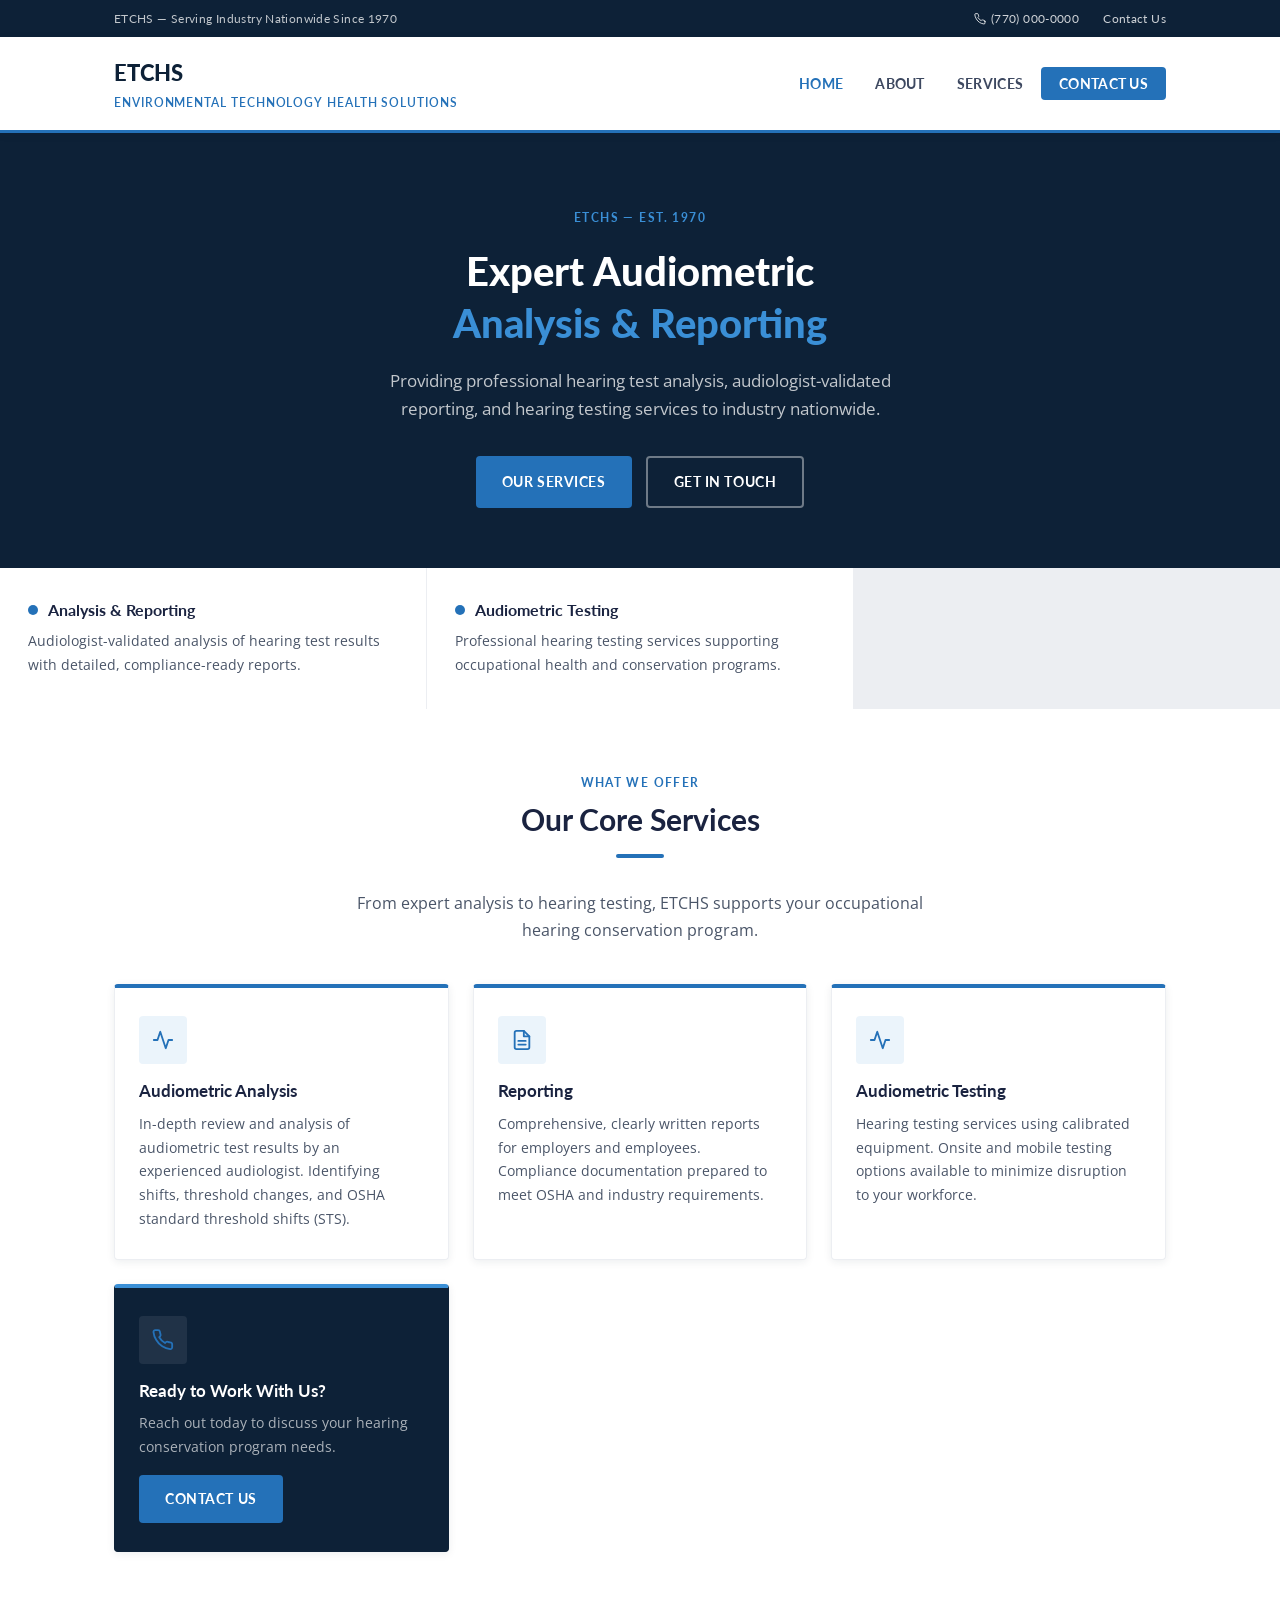
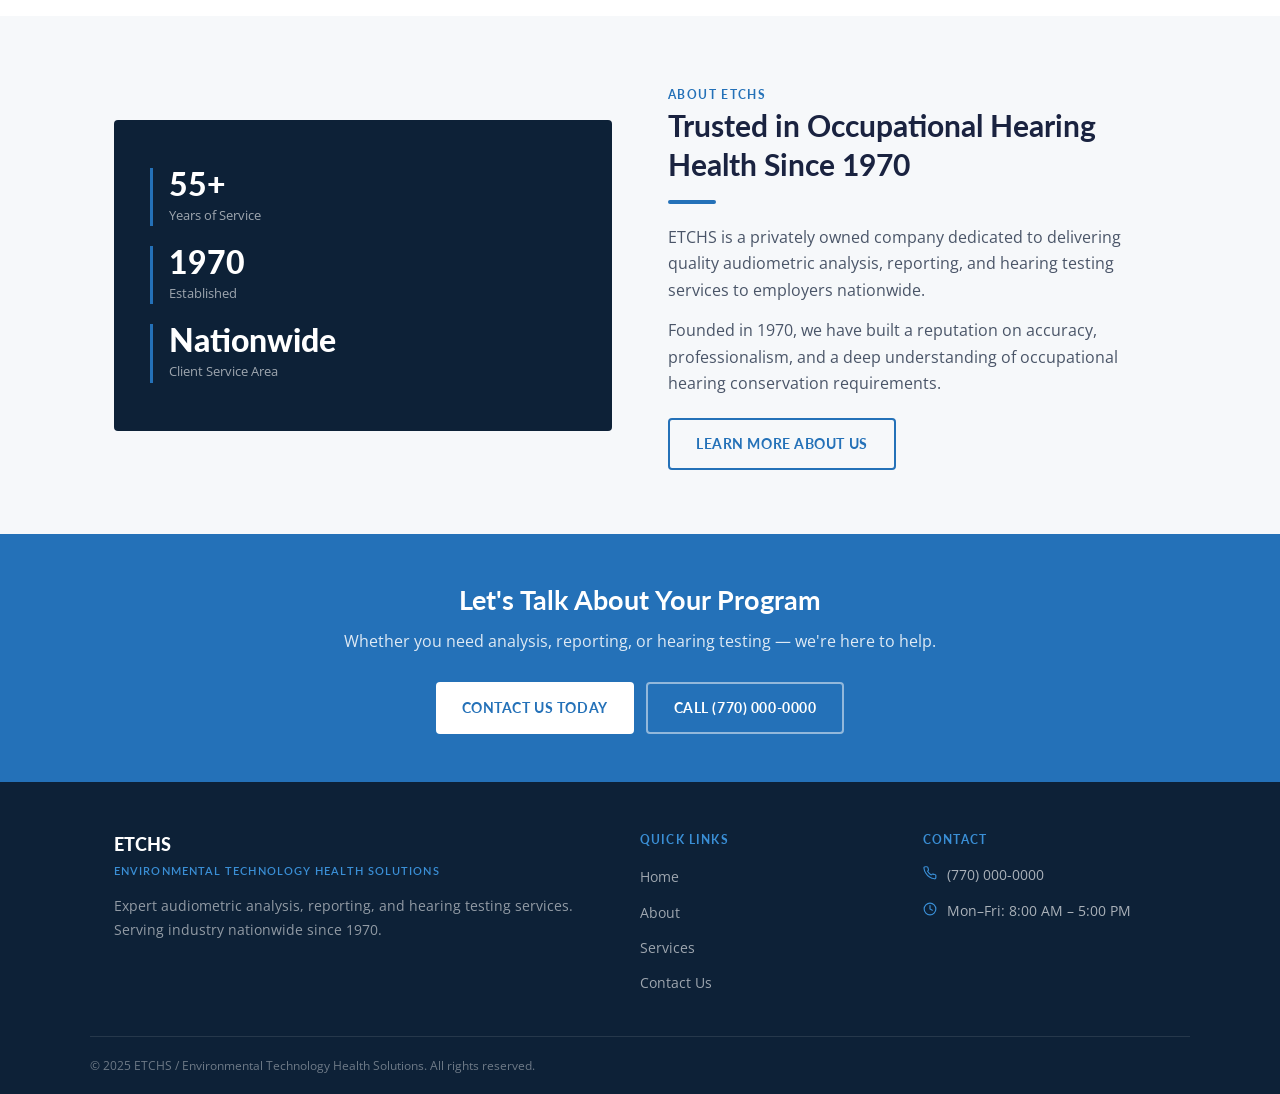
==== commit 3043b598: "Remove workers comp, owner title, and staffing references" ====
--- a/index.html
+++ b/index.html
@@ -4,7 +4,7 @@
   <meta charset="UTF-8" />
   <meta name="viewport" content="width=device-width, initial-scale=1.0" />
   <title>ETCHS | Audiometric Analysis & Reporting</title>
-  <meta name="description" content="ETCHS — expert audiometric analysis, reporting, and occupational health staffing services nationwide since 1970." />
+  <meta name="description" content="ETCHS — expert audiometric analysis, reporting, and hearing testing services nationwide since 1970." />
   <link rel="stylesheet" href="css/styles.css" />
   <link rel="icon" href="data:image/svg+xml,<svg xmlns='http://www.w3.org/2000/svg' viewBox='0 0 100 100'><rect width='100' height='100' rx='12' fill='%230D2137'/><text y='.9em' x='.05em' font-size='72' fill='%232471B8'>⚕</text></svg>" />
 </head>
@@ -50,7 +50,7 @@
     <div class="container">
       <span class="hero-eyebrow">ETCHS — Est. 1970</span>
       <h1>Expert Audiometric<br><span>Analysis & Reporting</span></h1>
-      <p>Providing professional hearing test analysis, audiologist-validated reporting, and occupational health staffing services to industry nationwide.</p>
+      <p>Providing professional hearing test analysis, audiologist-validated reporting, and hearing testing services to industry nationwide.</p>
       <div class="hero-actions">
         <a href="services.html" class="btn btn-primary">Our Services</a>
         <a href="contact.html" class="btn btn-outline">Get in Touch</a>
@@ -68,10 +68,6 @@
       <h3><span class="role-dot"></span>Audiometric Testing</h3>
       <p>Professional hearing testing services supporting occupational health and conservation programs.</p>
     </div>
-    <div class="role-item">
-      <h3><span class="role-dot"></span>Staffing</h3>
-      <p>Qualified occupational health staffing to meet the needs of your hearing conservation program.</p>
-    </div>
   </div>
 
   <!-- SERVICES SECTION -->
@@ -81,7 +77,7 @@
         <span class="section-label">What We Offer</span>
         <h2 class="section-title">Our Core Services</h2>
         <div class="divider-bar"></div>
-        <p class="section-subtitle">From expert analysis to staffing solutions, ETCHS supports every aspect of your occupational hearing conservation program.</p>
+        <p class="section-subtitle">From expert analysis to hearing testing, ETCHS supports your occupational hearing conservation program.</p>
       </div>
       <div class="services-grid">
 
@@ -107,22 +103,6 @@
           </div>
           <h3>Audiometric Testing</h3>
           <p>Hearing testing services using calibrated equipment. Onsite and mobile testing options available to minimize disruption to your workforce.</p>
-        </div>
-
-        <div class="service-card">
-          <div class="service-icon">
-            <svg xmlns="http://www.w3.org/2000/svg" viewBox="0 0 24 24" fill="none" stroke="currentColor" stroke-width="2" stroke-linecap="round" stroke-linejoin="round"><path d="M17 21v-2a4 4 0 0 0-4-4H5a4 4 0 0 0-4 4v2"/><circle cx="9" cy="7" r="4"/><path d="M23 21v-2a4 4 0 0 0-3-3.87"/><path d="M16 3.13a4 4 0 0 1 0 7.75"/></svg>
-          </div>
-          <h3>Staffing</h3>
-          <p>Experienced occupational health personnel available for your hearing conservation program. CAOHC-certified technicians and qualified audiologists.</p>
-        </div>
-
-        <div class="service-card">
-          <div class="service-icon">
-            <svg xmlns="http://www.w3.org/2000/svg" viewBox="0 0 24 24" fill="none" stroke="currentColor" stroke-width="2" stroke-linecap="round" stroke-linejoin="round"><path d="M12 22s8-4 8-10V5l-8-3-8 3v7c0 6 8 10 8 10z"/></svg>
-          </div>
-          <h3>Workers' Comp Consultation</h3>
-          <p>Expertise in Workers' Compensation regulations for noise-induced hearing loss across multiple states. Consultation available for claims and compliance.</p>
         </div>
 
         <div class="service-card" style="background: var(--navy); border-color: var(--navy); border-top-color: var(--blue-light);">
@@ -160,9 +140,8 @@
           <span class="label">About ETCHS</span>
           <h2 class="section-title">Trusted in Occupational Hearing Health Since 1970</h2>
           <div class="divider-bar left" style="margin-bottom: 20px;"></div>
-          <p>ETCHS is a privately owned company dedicated to delivering quality audiometric analysis, reporting, and staffing services to employers nationwide.</p>
-          <p>Founded in 1970, we have built a reputation on accuracy, professionalism, and a deep understanding of occupational hearing conservation requirements and Workers' Compensation regulations.</p>
-          <p>Rhonda, owner of ETCHS, brings extensive experience in audiometric analysis and a commitment to thorough, reliable reporting that employers and employees can depend on.</p>
+          <p>ETCHS is a privately owned company dedicated to delivering quality audiometric analysis, reporting, and hearing testing services to employers nationwide.</p>
+          <p>Founded in 1970, we have built a reputation on accuracy, professionalism, and a deep understanding of occupational hearing conservation requirements.</p>
           <a href="about.html" class="btn btn-border" style="margin-top: 8px;">Learn More About Us</a>
         </div>
       </div>
@@ -173,7 +152,7 @@
   <section class="cta-band">
     <div class="container">
       <h2>Let's Talk About Your Program</h2>
-      <p>Whether you need analysis, reporting, testing, or staffing — we're here to help.</p>
+      <p>Whether you need analysis, reporting, or hearing testing — we're here to help.</p>
       <div class="cta-actions">
         <a href="contact.html" class="btn btn-white">Contact Us Today</a>
         <a href="tel:7700000000" class="btn btn-white-border">Call (770) 000-0000</a>
@@ -189,7 +168,7 @@
           <div>
             <div class="footer-logo-name">ETCHS</div>
             <div class="footer-logo-abbr">Environmental Technology Health Solutions</div>
-            <p class="footer-desc">Expert audiometric analysis, reporting, and occupational health staffing services. Serving industry nationwide since 1970.</p>
+            <p class="footer-desc">Expert audiometric analysis, reporting, and hearing testing services. Serving industry nationwide since 1970.</p>
           </div>
           <div>
             <div class="footer-heading">Quick Links</div>
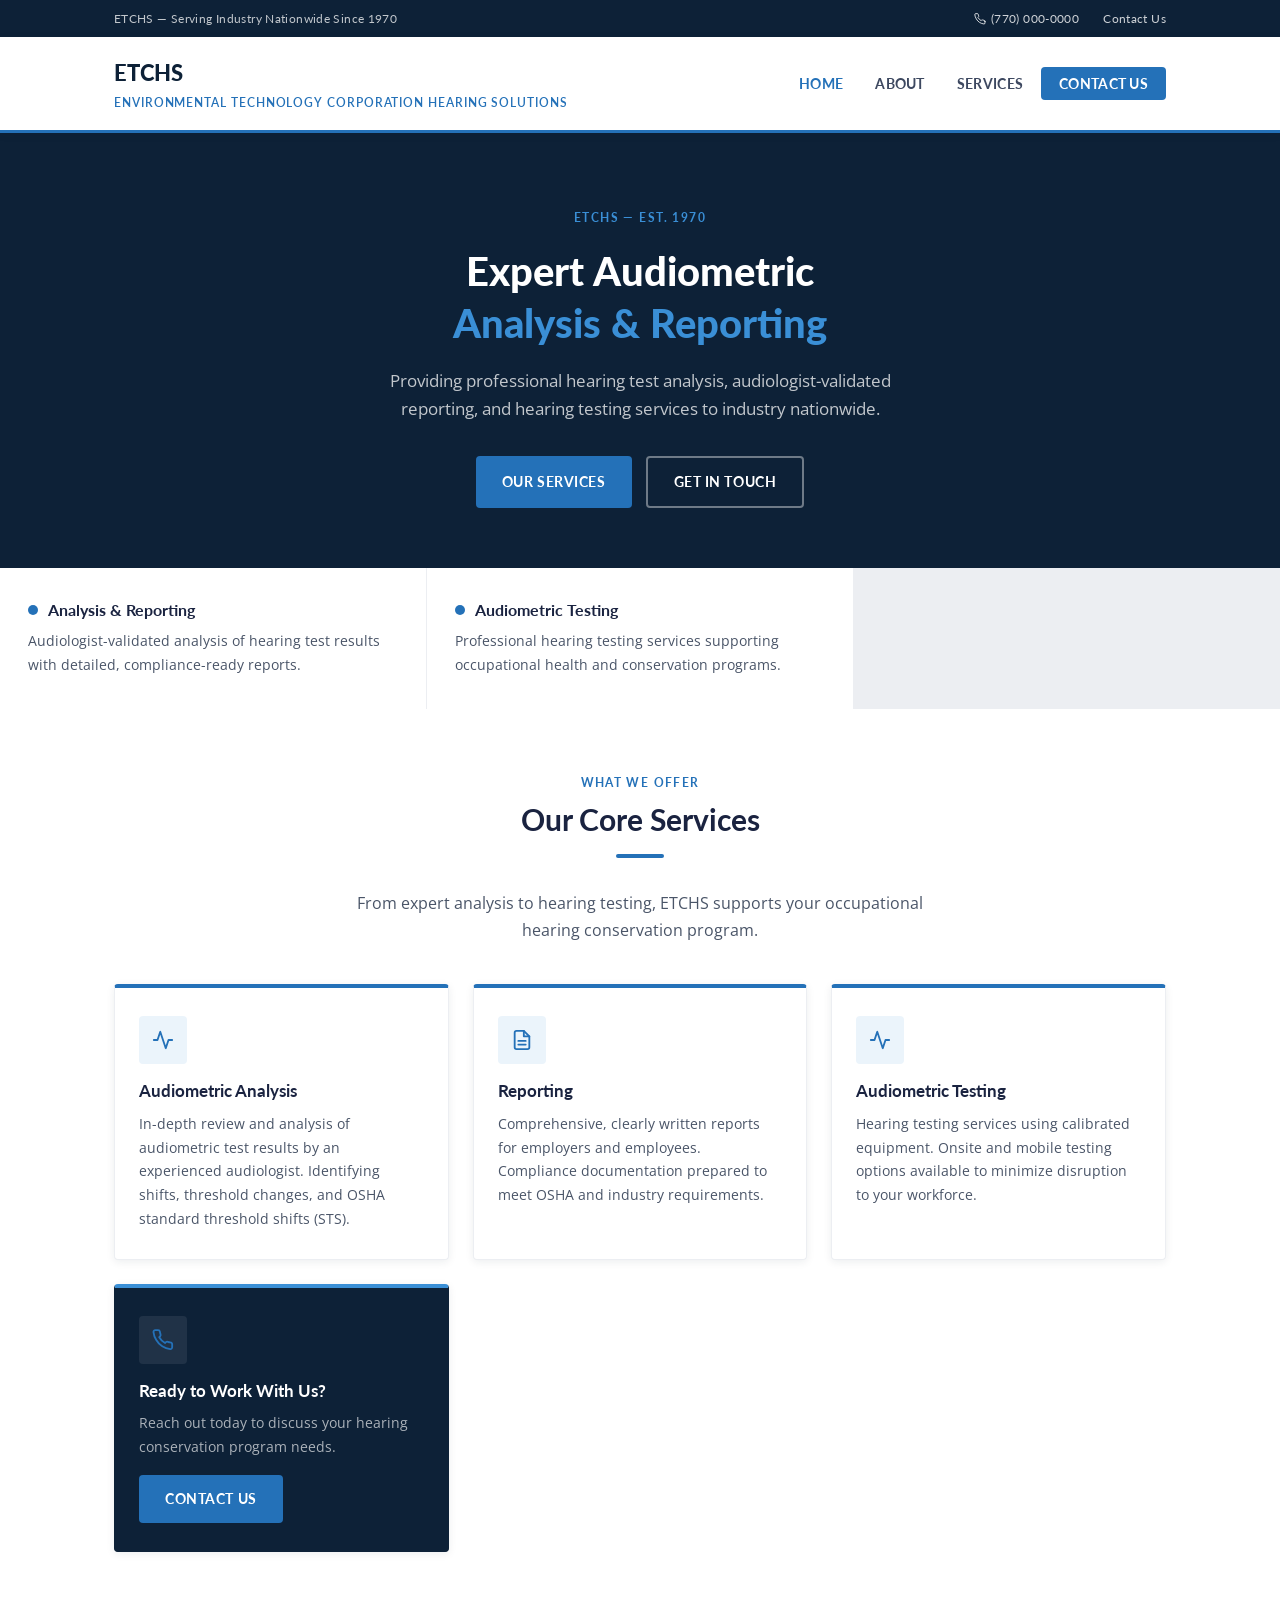
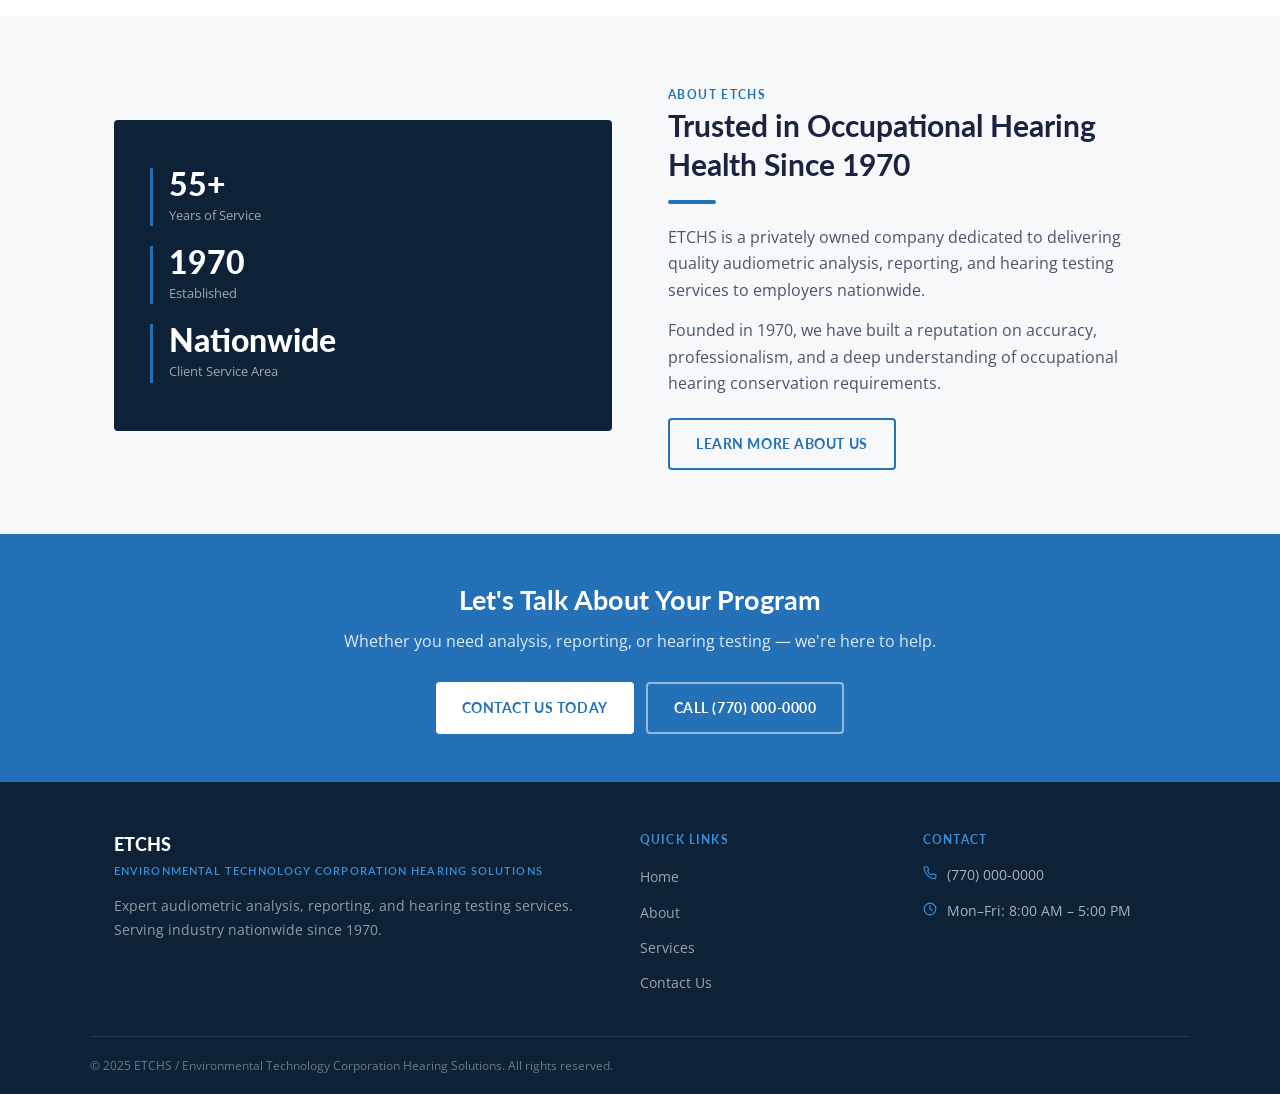
==== commit 7ed3f60f: "Fix: Environmental Technology Corporation Hearing Solutions" ====
--- a/index.html
+++ b/index.html
@@ -29,7 +29,7 @@
     <div class="header-inner container">
       <a href="index.html" class="site-logo">
         <span class="logo-name">ETCHS</span>
-        <span class="logo-abbr">Environmental Technology Health Solutions</span>
+        <span class="logo-abbr">Environmental Technology Corporation Hearing Solutions</span>
       </a>
       <button class="nav-toggle" aria-label="Toggle navigation" aria-expanded="false">
         <span></span><span></span><span></span>
@@ -167,7 +167,7 @@
         <div class="footer-grid">
           <div>
             <div class="footer-logo-name">ETCHS</div>
-            <div class="footer-logo-abbr">Environmental Technology Health Solutions</div>
+            <div class="footer-logo-abbr">Environmental Technology Corporation Hearing Solutions</div>
             <p class="footer-desc">Expert audiometric analysis, reporting, and hearing testing services. Serving industry nationwide since 1970.</p>
           </div>
           <div>
@@ -194,7 +194,7 @@
       </div>
     </div>
     <div class="container footer-bottom">
-      <span class="footer-copy">&copy; 2025 ETCHS / Environmental Technology Health Solutions. All rights reserved.</span>
+      <span class="footer-copy">&copy; 2025 ETCHS / Environmental Technology Corporation Hearing Solutions. All rights reserved.</span>
     </div>
   </footer>
 
